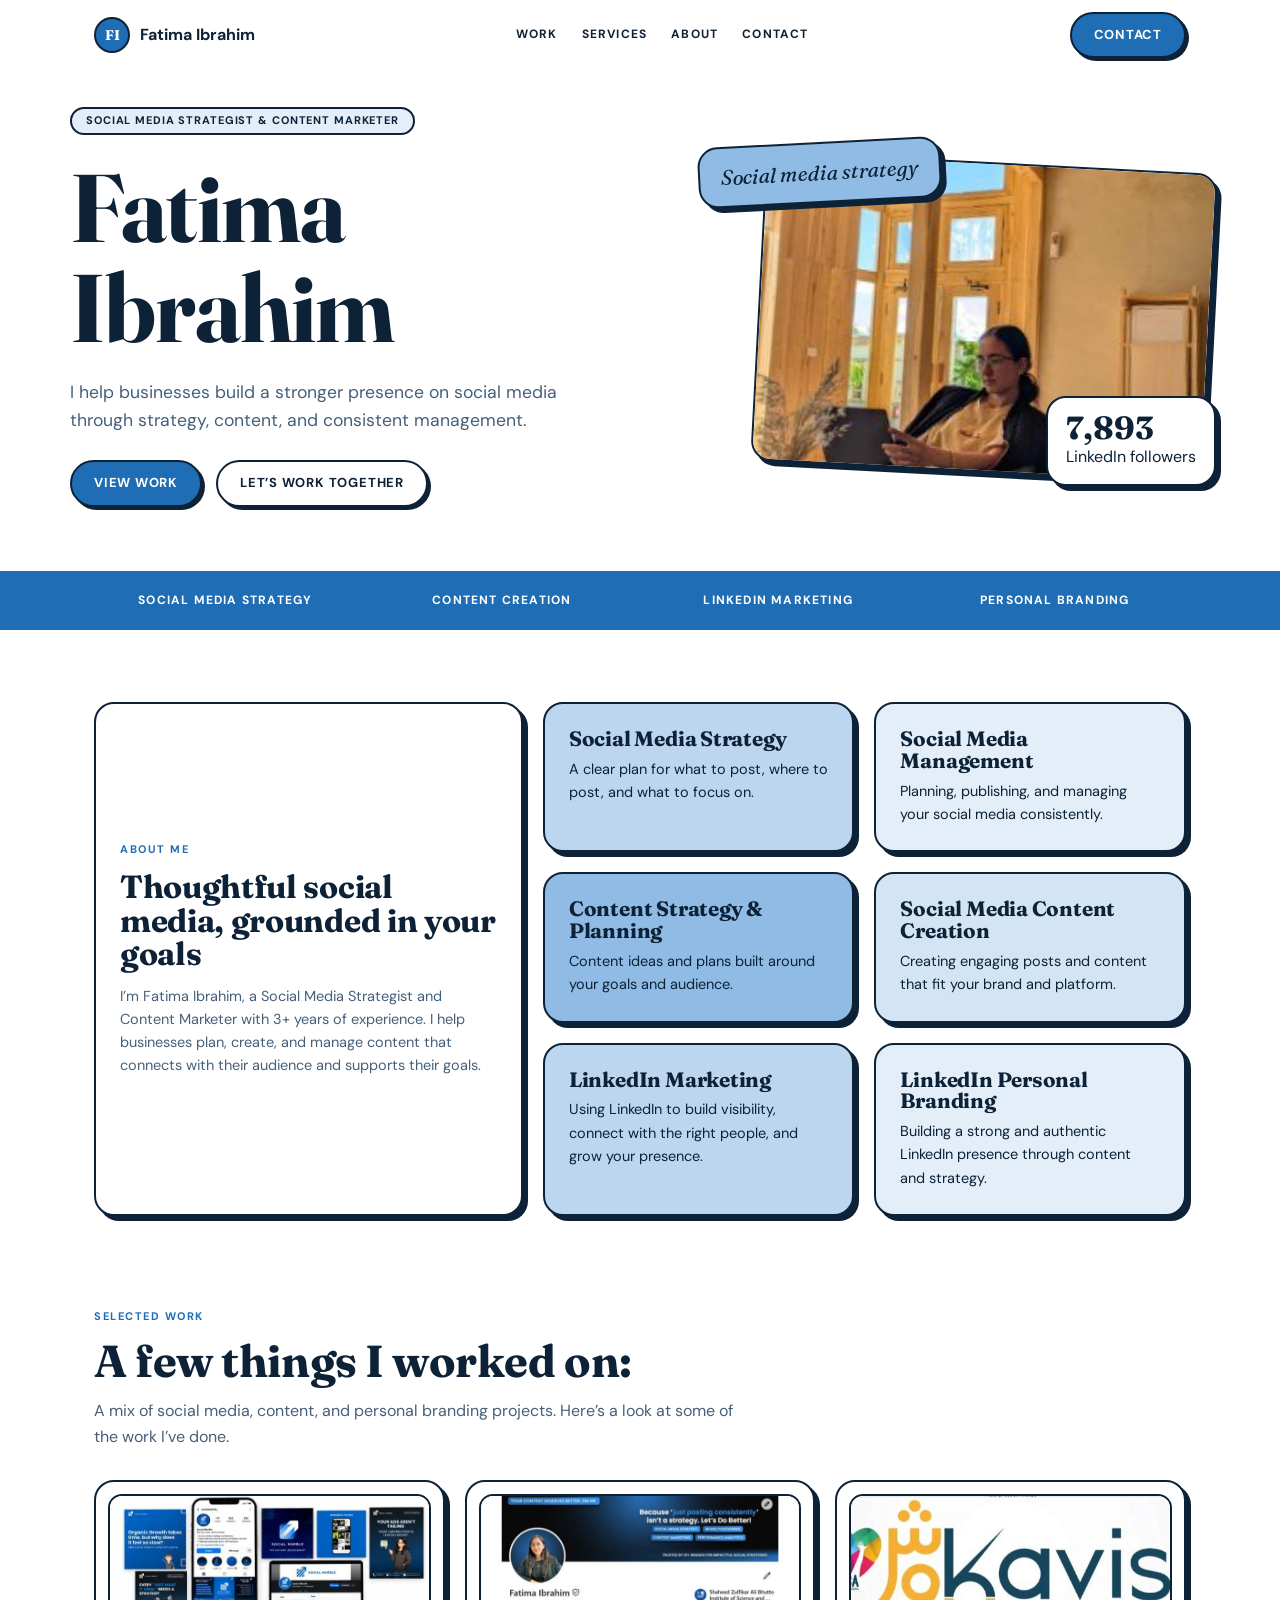
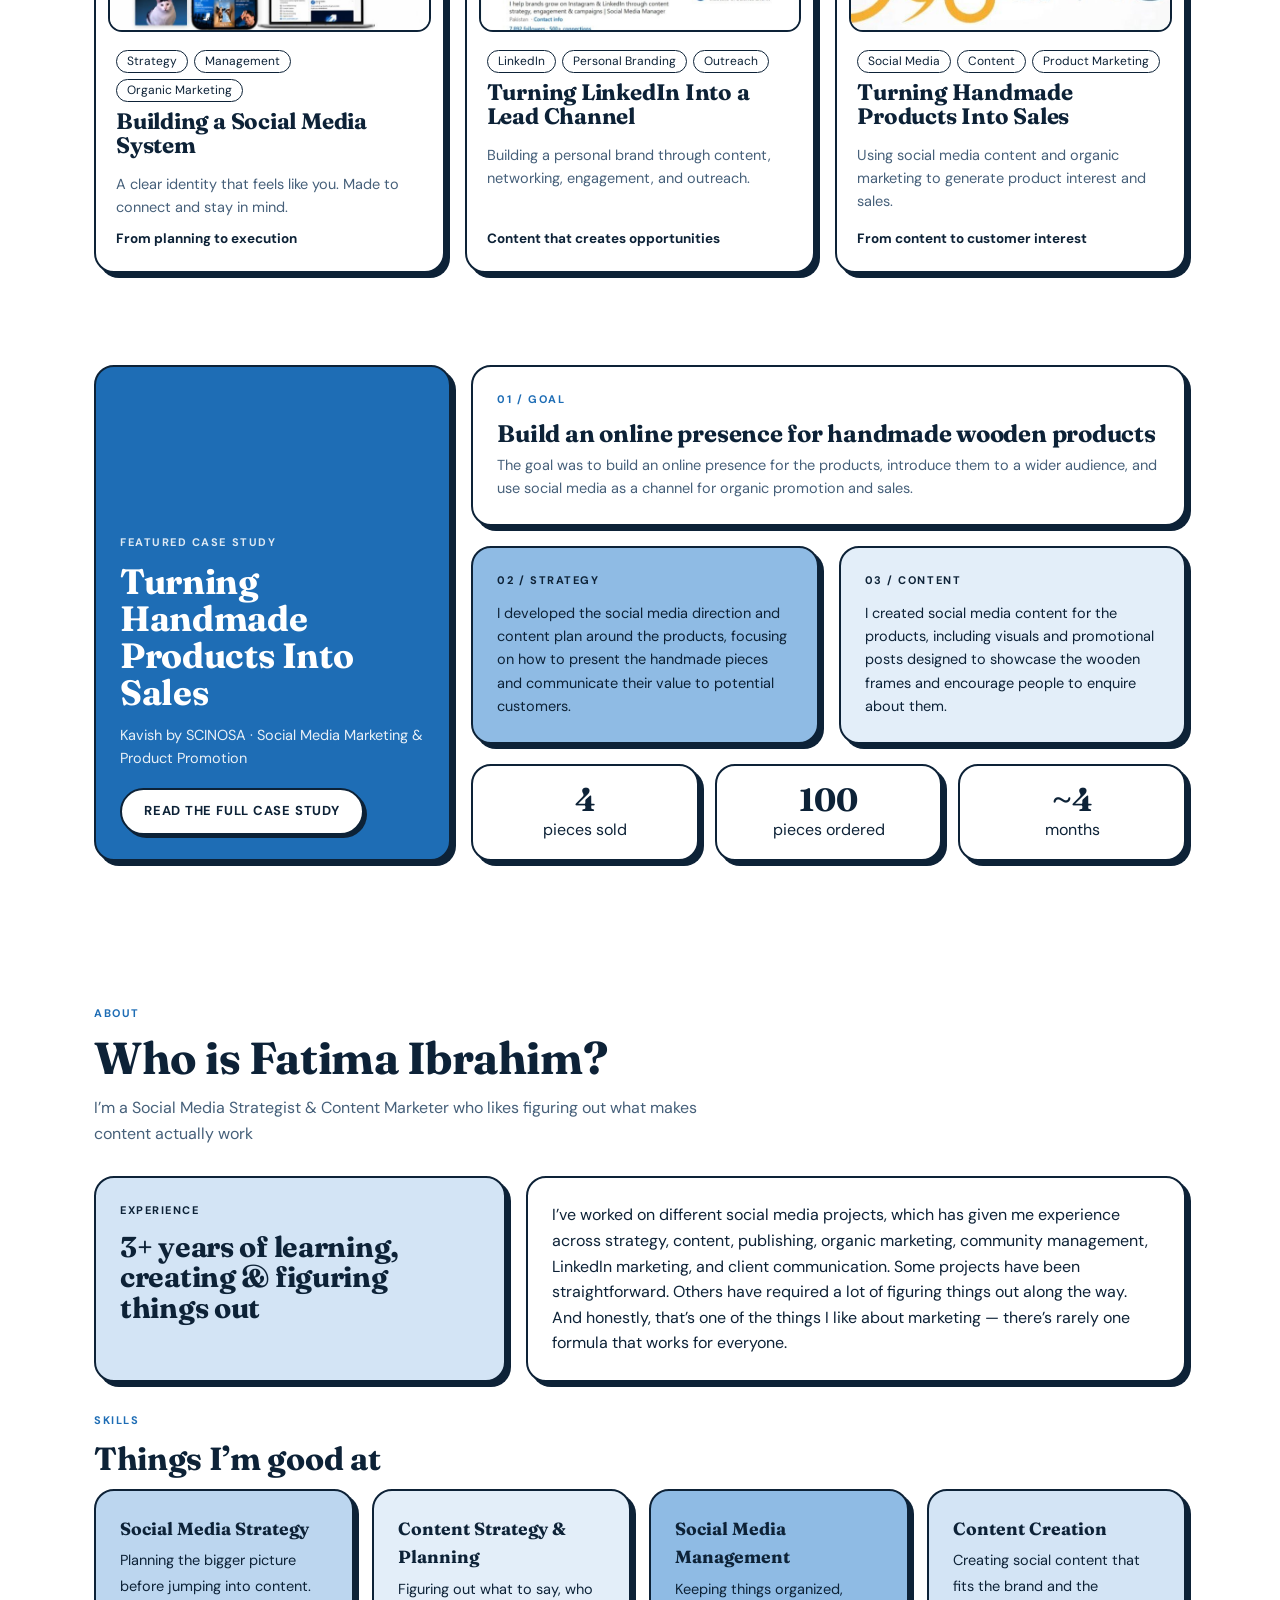
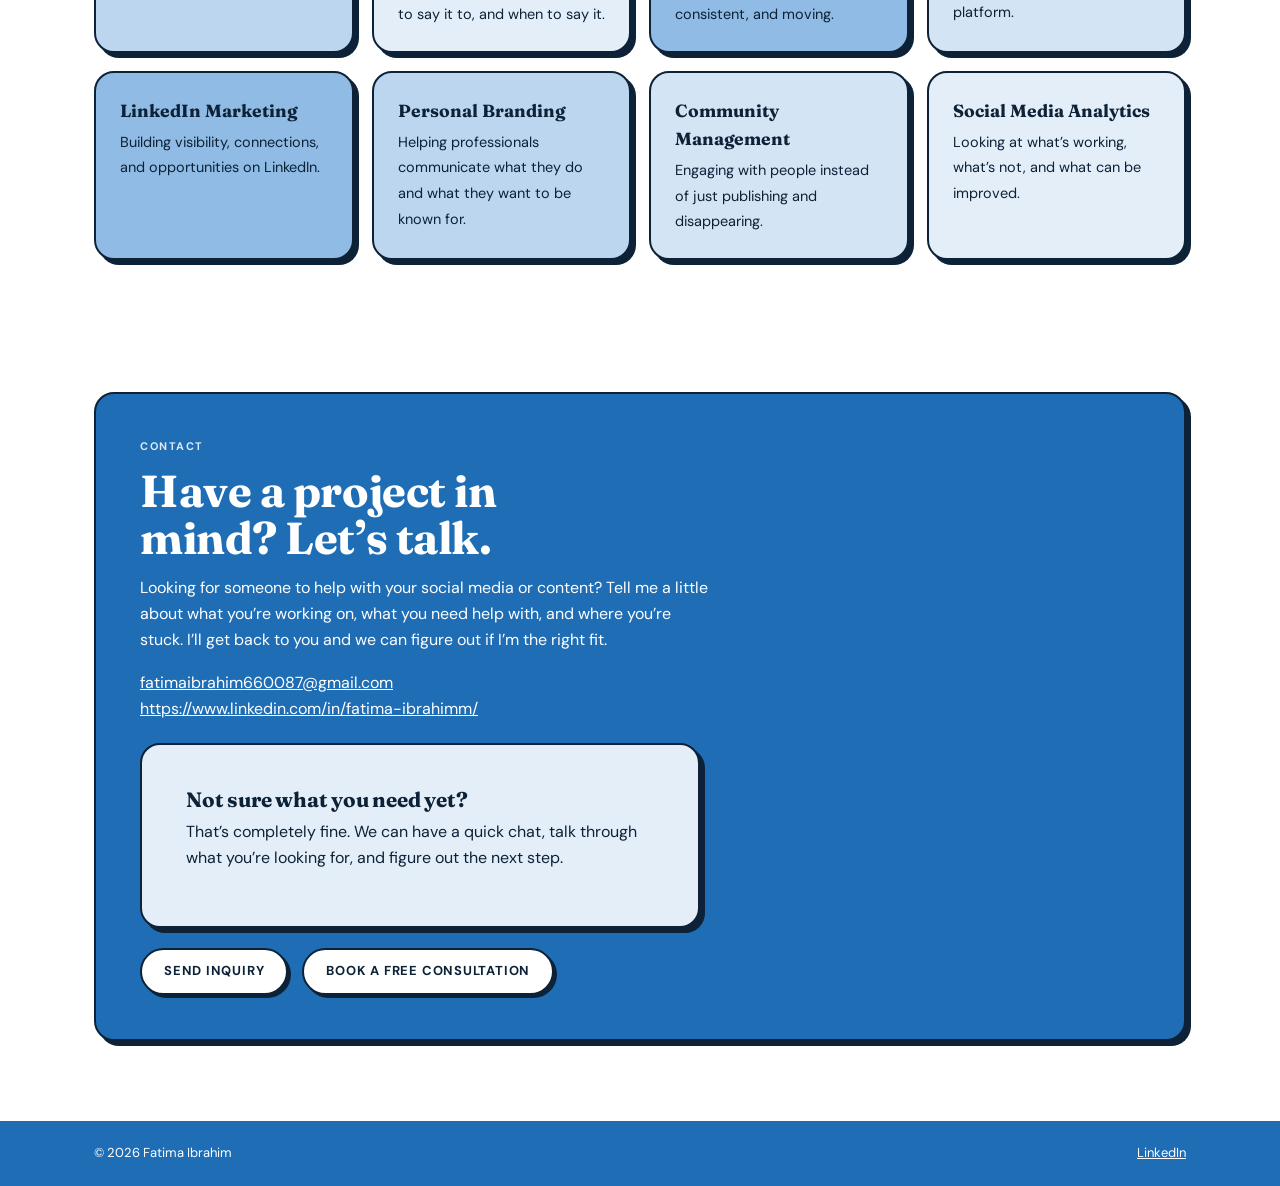
==== index.html @ 2085d006 "Add files via upload" ====
<!DOCTYPE html>
<html lang="en"><head><meta charset="utf-8">
<meta name="viewport" content="width=device-width, initial-scale=1, viewport-fit=cover">
<title>Fatima Ibrahim | Social Media Strategist & Content Marketer</title>
<meta name="description" content="I help businesses build a stronger presence on social media through strategy, content, and consistent management.">
<link rel="canonical" href="https://YOUR-SITE/">
<meta property="og:type" content="website"><meta property="og:title" content="Fatima Ibrahim | Social Media Strategist & Content Marketer"><meta property="og:description" content="I help businesses build a stronger presence on social media through strategy, content, and consistent management."><meta property="og:url" content="https://YOUR-SITE/"><meta property="og:image" content="https://YOUR-SITE/og.jpg">
<meta name="twitter:card" content="summary_large_image">
<meta name="theme-color" content="#1e6db5">
<link rel="icon" href="data:image/svg+xml,%3Csvg xmlns='http://www.w3.org/2000/svg' viewBox='0 0 100 100'%3E%3Ccircle cx='50' cy='50' r='48' fill='%231e6db5'/%3E%3Ctext x='50' y='64' font-size='42' text-anchor='middle' fill='white' font-family='serif' font-weight='700'%3EFI%3C/text%3E%3C/svg%3E">
<link rel="preconnect" href="https://fonts.googleapis.com"><link rel="preconnect" href="https://fonts.gstatic.com" crossorigin>
<link href="https://fonts.googleapis.com/css2?family=Fraunces:opsz,wght@9..144,600;9..144,700&family=DM+Sans:wght@400;500;700&display=swap" rel="stylesheet">
<link rel="stylesheet" href="styles.css">
<script type="application/ld+json">{"@context":"https://schema.org","@type":"Person","name":"Fatima Ibrahim","jobTitle":"Social Media Strategist & Content Marketer","sameAs":["https://www.linkedin.com/in/fatima-ibrahimm/"]}</script>
</head><body>
<a class="skip" href="#top">Skip to content</a>
<header><div class="wrap"><a class="brand" href="index.html"><span class="dot">FI</span>Fatima Ibrahim</a><nav><a href="#work">Work</a><a href="#services">Services</a><a href="#about">About</a><a href="#contact">Contact</a></nav><a class="btn red" href="#contact">Contact</a></div></header>
<main id="top">
<div class="wrap hero"><div><span class="tag">Social Media Strategist &amp; Content Marketer</span><h1>Fatima Ibrahim</h1>
<p>I help businesses build a stronger presence on social media through strategy, content, and consistent management.</p>
<div class="row"><a class="btn red" href="#work">View work</a><a class="btn" href="#contact">Let’s work together</a></div></div>
<div class="vis"><div class="bx a" style="padding:0;overflow:hidden"><img src="me.jpg" width="264" height="278" alt="Fatima Ibrahim working on a laptop" style="width:100%;height:100%;object-fit:cover;object-position:center top;display:block"></div><div class="bx grn b">Social media strategy</div><div class="bx c"><b>7,893</b>LinkedIn followers</div></div></div>
<div class="strip"><div class="wrap"><span>Social Media Strategy</span><span>Content Creation</span><span>LinkedIn Marketing</span><span>Personal Branding</span></div></div>

<section id="services"><div class="wrap two">
<div class="bx paper" style="display:flex;flex-direction:column;justify-content:center" id="about-short"><div class="eye">About me</div><h2 style="font-size:2rem">Thoughtful social media, grounded in your goals</h2><p style="color:var(--muted)">I’m Fatima Ibrahim, a Social Media Strategist and Content Marketer with 3+ years of experience. I help businesses plan, create, and manage content that connects with their audience and supports their goals.</p></div>
<div class="svcs">
<div class="bx pink"><h3>Social Media Strategy</h3><p>A clear plan for what to post, where to post, and what to focus on.</p></div>
<div class="bx yel"><h3>Social Media Management</h3><p>Planning, publishing, and managing your social media consistently.</p></div>
<div class="bx grn"><h3>Content Strategy &amp; Planning</h3><p>Content ideas and plans built around your goals and audience.</p></div>
<div class="bx lav"><h3>Social Media Content Creation</h3><p>Creating engaging posts and content that fit your brand and platform.</p></div>
<div class="bx pink"><h3>LinkedIn Marketing</h3><p>Using LinkedIn to build visibility, connect with the right people, and grow your presence.</p></div>
<div class="bx yel"><h3>LinkedIn Personal Branding</h3><p>Building a strong and authentic LinkedIn presence through content and strategy.</p></div>
</div></div></section>

<section id="work" style="padding-top:20px"><div class="wrap"><div class="eye">Selected work</div><h2>A few things I worked on:</h2>
<p class="lede">A mix of social media, content, and personal branding projects. Here’s a look at some of the work I’ve done.</p>
<div class="grid g3">
<a class="bx paper wk" href="social-marble.html"><div class="ph"><img src="marble-cover.jpg" width="696" height="298" loading="lazy" alt="Social Marble social media designs and profile mock-ups"></div><div class="in"><div class="chips"><span>Strategy</span><span>Management</span><span>Organic Marketing</span></div><h3>Building a Social Media System</h3><p>A clear identity that feels like you. Made to connect and stay in mind.</p><div class="f">From planning to execution</div></div></a>
<a class="bx paper wk" href="linkedin-profile.html"><div class="ph"><img src="linkedin-cover.jpg" width="700" height="300" loading="lazy" alt="Fatima Ibrahim LinkedIn banner and profile"></div><div class="in"><div class="chips"><span>LinkedIn</span><span>Personal Branding</span><span>Outreach</span></div><h3>Turning LinkedIn Into a Lead Channel</h3><p>Building a personal brand through content, networking, engagement, and outreach.</p><div class="f">Content that creates opportunities</div></div></a>
<a class="bx paper wk" href="kavish.html"><div class="ph"><img src="kavish-cover.jpg" width="700" height="200" loading="lazy" alt="Kavish by SCINOSA logo"></div><div class="in"><div class="chips"><span>Social Media</span><span>Content</span><span>Product Marketing</span></div><h3>Turning Handmade Products Into Sales</h3><p>Using social media content and organic marketing to generate product interest and sales.</p><div class="f">From content to customer interest</div></div></a>
</div></div></section>

<section style="padding-top:20px"><div class="wrap feat">
<div class="bx red" style="display:flex;flex-direction:column;justify-content:flex-end"><div class="eye" style="color:#fff;opacity:.85">Featured case study</div><h2 style="font-size:2.2rem;margin:0">Turning Handmade Products Into Sales</h2><p style="margin-top:12px;opacity:.9">Kavish by SCINOSA · Social Media Marketing &amp; Product Promotion</p><a class="btn" style="margin-top:18px;align-self:flex-start" href="kavish.html">Read the full case study</a></div>
<div class="r"><div class="bx paper"><div class="eye">01 / Goal</div><h3 style="font-size:1.5rem">Build an online presence for handmade wooden products</h3><p style="color:var(--muted);margin-top:8px">The goal was to build an online presence for the products, introduce them to a wider audience, and use social media as a channel for organic promotion and sales.</p></div>
<div class="grid g2"><div class="bx grn"><div class="eye" style="color:var(--dk)">02 / Strategy</div><p>I developed the social media direction and content plan around the products, focusing on how to present the handmade pieces and communicate their value to potential customers.</p></div><div class="bx yel"><div class="eye" style="color:var(--dk)">03 / Content</div><p>I created social media content for the products, including visuals and promotional posts designed to showcase the wooden frames and encourage people to enquire about them.</p></div></div>
<div class="nums"><div class="bx paper"><b>4</b>pieces sold</div><div class="bx paper"><b>100</b>pieces ordered</div><div class="bx paper"><b>~4</b>months</div></div></div></div></section>

<section id="about"><div class="wrap"><div class="eye">About</div><h2>Who is Fatima Ibrahim?</h2>
<p class="lede">I’m a Social Media Strategist &amp; Content Marketer who likes figuring out what makes content actually work</p>
<div class="two" style="grid-template-columns:1fr 1.6fr;margin-bottom:30px"><div class="bx lav"><div class="eye" style="color:var(--dk)">Experience</div><h3 style="font-size:1.8rem">3+ years of learning, creating &amp; figuring things out</h3></div><div class="bx paper"><p style="font-size:16px">I’ve worked on different social media projects, which has given me experience across strategy, content, publishing, organic marketing, community management, LinkedIn marketing, and client communication. Some projects have been straightforward. Others have required a lot of figuring things out along the way. And honestly, that’s one of the things I like about marketing — there’s rarely one formula that works for everyone.</p></div></div>
<div class="eye">Skills</div><h2 style="font-size:2rem">Things I’m good at</h2>
<div class="skills">
<div class="bx pink"><b>Social Media Strategy</b><span>Planning the bigger picture before jumping into content.</span></div>
<div class="bx yel"><b>Content Strategy &amp; Planning</b><span>Figuring out what to say, who to say it to, and when to say it.</span></div>
<div class="bx grn"><b>Social Media Management</b><span>Keeping things organized, consistent, and moving.</span></div>
<div class="bx lav"><b>Content Creation</b><span>Creating social content that fits the brand and the platform.</span></div>
<div class="bx grn"><b>LinkedIn Marketing</b><span>Building visibility, connections, and opportunities on LinkedIn.</span></div>
<div class="bx pink"><b>Personal Branding</b><span>Helping professionals communicate what they do and what they want to be known for.</span></div>
<div class="bx lav"><b>Community Management</b><span>Engaging with people instead of just publishing and disappearing.</span></div>
<div class="bx yel"><b>Social Media Analytics</b><span>Looking at what’s working, what’s not, and what can be improved.</span></div>
</div></div></section>

<section id="contact" class="cta"><div class="wrap"><div class="bx red"><div class="eye" style="color:#fff;opacity:.85">Contact</div><h2>Have a project in mind? Let’s talk.</h2>
<p>Looking for someone to help with your social media or content? Tell me a little about what you’re working on, what you need help with, and where you’re stuck. I’ll get back to you and we can figure out if I’m the right fit.</p>
<p style="margin-top:18px"><a href="mailto:fatimaibrahim660087@gmail.com">fatimaibrahim660087@gmail.com</a><br><a href="https://www.linkedin.com/in/fatima-ibrahimm/" target="_blank" rel="noopener">https://www.linkedin.com/in/fatima-ibrahimm/</a></p>
<div class="bx yel" style="margin:22px 0 20px;max-width:560px"><h3>Not sure what you need yet?</h3><p style="color:var(--dk)">That’s completely fine. We can have a quick chat, talk through what you’re looking for, and figure out the next step.</p></div>
<div class="row"><a class="btn" href="mailto:fatimaibrahim660087@gmail.com?subject=Project%20enquiry">Send inquiry</a><a class="btn yel" href="mailto:fatimaibrahim660087@gmail.com?subject=Free%20consultation">Book a Free Consultation</a></div></div></div></section>
</main>
<footer><div class="wrap"><span>© 2026 Fatima Ibrahim</span><a href="https://www.linkedin.com/in/fatima-ibrahimm/" target="_blank" rel="noopener">LinkedIn</a></div></footer>
</body></html>
---- styles.css ----
:root{--bg:#fff;--paper:#fff;--ink:#0d2237;--muted:#46607a;--dk:#0d2237;--red:#1e6db5;--acc:#1e6db5;--pink:#bcd6ef;--yel:#e3eef9;--grn:#8fbbe4;--lav:#d3e4f5;--sh:var(--ink);box-sizing:border-box;padding-top:env(safe-area-inset-top,0px);padding-bottom:env(safe-area-inset-bottom,0px)}
@media (prefers-color-scheme:dark){:root:not([data-theme="light"]){--bg:#0b1a2a;--paper:#11263b;--ink:#e8f1fa;--muted:#9db6cd;--acc:#6bb2ee;--sh:#000}}
:root[data-theme="dark"]{--bg:#0b1a2a;--paper:#11263b;--ink:#e8f1fa;--muted:#9db6cd;--acc:#6bb2ee;--sh:#000}
*,*::before,*::after{box-sizing:border-box}
html{scroll-behavior:smooth;scroll-padding-top:calc(env(safe-area-inset-top,0px) + 80px)}
body{margin:0;background:var(--bg);color:var(--ink);font-family:"DM Sans",system-ui,sans-serif;font-size:16px;line-height:1.6}
h1,h2,h3{font-family:"Fraunces",Georgia,serif;font-weight:700;line-height:1.05;margin:0;letter-spacing:-.01em}
a{color:inherit}:focus-visible{outline:3px solid var(--acc);outline-offset:3px}
.wrap{max-width:1140px;margin:0 auto;padding:0 24px}
section{padding:72px 0}
.eye{font-size:11px;letter-spacing:.14em;text-transform:uppercase;font-weight:700;color:var(--acc);margin-bottom:12px}
.bx{border:2px solid var(--ink);border-radius:20px;box-shadow:5px 5px 0 var(--sh);padding:24px;color:var(--dk)}
.bx.paper{background:var(--paper);color:var(--ink)}
.pink{background:var(--pink)}.yel{background:var(--yel)}.grn{background:var(--grn)}.lav{background:var(--lav)}.red{background:var(--red);color:#fff}
header{position:sticky;top:0;z-index:10;background:var(--bg);padding-top:env(safe-area-inset-top,0px)}
header .wrap{display:flex;justify-content:space-between;align-items:center;height:70px}
.brand{display:flex;gap:10px;align-items:center;text-decoration:none;font-weight:700}
.dot{width:36px;height:36px;border-radius:50%;background:var(--red);color:#fff;border:2px solid var(--ink);display:grid;place-items:center;font-family:"Fraunces",serif;font-size:14px}
nav{display:flex;gap:24px;font-size:12px;letter-spacing:.1em;text-transform:uppercase;font-weight:700}nav a{text-decoration:none}nav a:hover{color:var(--acc)}
.btn{display:inline-block;border:2px solid var(--ink);border-radius:999px;box-shadow:3px 3px 0 var(--sh);padding:11px 22px;font-weight:700;font-size:13px;letter-spacing:.06em;text-transform:uppercase;text-decoration:none;background:var(--paper);color:var(--ink)}
.btn:hover{transform:translate(1px,1px);box-shadow:2px 2px 0 var(--sh)}
.btn.red{background:var(--red);color:#fff}.btn.yel{background:#fff;color:#0d2237}
.hero{display:grid;grid-template-columns:1.15fr 1fr;gap:40px;align-items:center;padding:36px 0 64px}
.tag{display:inline-block;background:var(--yel);color:var(--dk);border:2px solid var(--ink);border-radius:999px;padding:3px 14px;font-size:11px;letter-spacing:.08em;text-transform:uppercase;font-weight:700;margin-bottom:22px}
.hero h1{font-size:clamp(3rem,8.5vw,6rem);margin-bottom:20px}
.hero p{max-width:44ch;font-size:1.1rem;margin:0 0 26px;color:var(--muted)}
.row{display:flex;gap:14px;flex-wrap:wrap}
.vis{position:relative;min-height:330px}
.vis .a{position:absolute;inset:20px 0 0 60px;transform:rotate(3deg);background:var(--paper);min-height:280px;display:grid;place-items:center;text-align:center;color:var(--muted);font-size:14px;padding:16px}
.vis .b{position:absolute;left:0;top:0;transform:rotate(-3deg);padding:12px 20px;font-family:"Fraunces",serif;font-style:italic;font-size:1.3rem}
.vis .c{position:absolute;right:-6px;bottom:-14px;padding:14px 18px;background:var(--paper);color:var(--ink)}
.vis .c b{font-family:"Fraunces",serif;font-size:2rem;display:block;line-height:1}
.strip{background:#1e6db5;color:#fff;padding:20px 0}
.strip .wrap{display:grid;grid-template-columns:repeat(auto-fit,minmax(160px,1fr));gap:14px;text-align:center;font-size:12px;letter-spacing:.1em;text-transform:uppercase;font-weight:700}
h2{font-size:clamp(1.9rem,4vw,2.8rem);margin-bottom:14px}
.lede{color:var(--muted);max-width:60ch;margin:0 0 30px}
.grid{display:grid;gap:20px}.g3{grid-template-columns:repeat(auto-fit,minmax(260px,1fr))}.g2{grid-template-columns:repeat(auto-fit,minmax(280px,1fr))}
.two{display:grid;grid-template-columns:1fr 1.5fr;gap:20px;align-items:stretch}
.svcs{display:grid;grid-template-columns:1fr 1fr;gap:20px}
.bx h3{font-size:1.3rem;margin-bottom:8px}.bx p{margin:0;font-size:14.5px}
.ph{background:#cfe0f2;color:#2f5a85;display:flex;align-items:center;justify-content:center;text-align:center;font-size:14px;padding:16px;min-height:170px}
.wk{padding:12px;display:flex;flex-direction:column;gap:12px;text-decoration:none}
.wk .ph{border-radius:14px;border:2px solid var(--ink)}
.wk .in{padding:6px 8px 10px;display:flex;flex-direction:column;gap:8px;flex:1;color:var(--ink)}
.chips{display:flex;gap:6px;flex-wrap:wrap}.chips span{font-size:12px;border:1.5px solid var(--ink);border-radius:999px;padding:1px 10px;background:var(--bg)}
.wk h3{font-size:1.4rem}.wk p{color:var(--muted)}.wk .f{margin-top:auto;font-weight:700;font-size:13.5px}
.feat{display:grid;grid-template-columns:1fr 2fr;gap:20px}
.feat .r{display:grid;gap:20px}
.nums{display:grid;grid-template-columns:repeat(3,1fr);gap:16px}
.nums .bx{text-align:center;padding:16px}.nums b{display:block;font-family:"Fraunces",serif;font-size:2rem;line-height:1.1}
.case{padding:36px 0}.case .wrap{background:var(--paper);border:2px solid var(--ink);border-radius:24px;box-shadow:6px 6px 0 var(--sh);padding:40px;width:calc(100% - 48px)}
.case h2{margin-bottom:8px}.case h3{font-size:1.5rem;margin:28px 0 8px;color:var(--acc)}.case h4{margin:14px 0 2px;font-size:1rem}.case p{max-width:72ch;margin:0 0 6px}
.meta{display:grid;grid-template-columns:repeat(auto-fit,minmax(200px,1fr));gap:14px;margin:24px 0}
.meta div{border:2px solid var(--ink);border-radius:14px;padding:12px 16px;background:var(--bg)}.meta span{display:block;font-size:12px;color:var(--muted)}
.skills{display:grid;grid-template-columns:repeat(auto-fit,minmax(230px,1fr));gap:18px}
.skills b{display:block;font-family:"Fraunces",serif;font-size:1.1rem;margin-bottom:4px}.skills span{font-size:14.5px}
.cta{padding:60px 0 80px}.cta .bx{padding:44px}.cta h2{color:#fff;max-width:14ch}.cta p{color:#fff;font-size:1rem;margin-bottom:12px;max-width:52ch}
footer{background:#1e6db5;color:#fff;padding:22px 0;font-size:13px}footer .wrap{display:flex;justify-content:space-between;gap:12px;flex-wrap:wrap}
@media (max-width:900px){.hero,.two,.feat{grid-template-columns:1fr}.vis{min-height:300px}}
@media (max-width:560px){.svcs{grid-template-columns:1fr}.case .wrap{padding:24px}.nums{grid-template-columns:1fr}.cta .bx{padding:28px}}
.ph img{width:100%;height:100%;object-fit:cover;display:block}
.wk .ph{aspect-ratio:7/3;min-height:0;padding:0;overflow:hidden}
.cover{width:100%;height:auto;display:block;border:2px solid var(--ink);border-radius:18px;background:#fff}
.back{display:inline-block;font-weight:700;font-size:13px;letter-spacing:.06em;text-transform:uppercase;text-decoration:none;margin-bottom:18px}
.back:hover{color:var(--acc)}
.skip{position:absolute;left:-999px;top:8px}.skip:focus{left:12px;z-index:99;background:#fff;color:#0d2237;padding:8px 14px;border-radius:8px;border:2px solid #0d2237}
@media (prefers-reduced-motion:reduce){html{scroll-behavior:auto}.btn:hover{transform:none}}
@media (max-width:900px){nav{display:flex;order:3;width:100%;gap:18px;overflow-x:auto;padding-bottom:10px}header .wrap{height:auto;flex-wrap:wrap;padding-top:10px;padding-bottom:4px;row-gap:4px}}
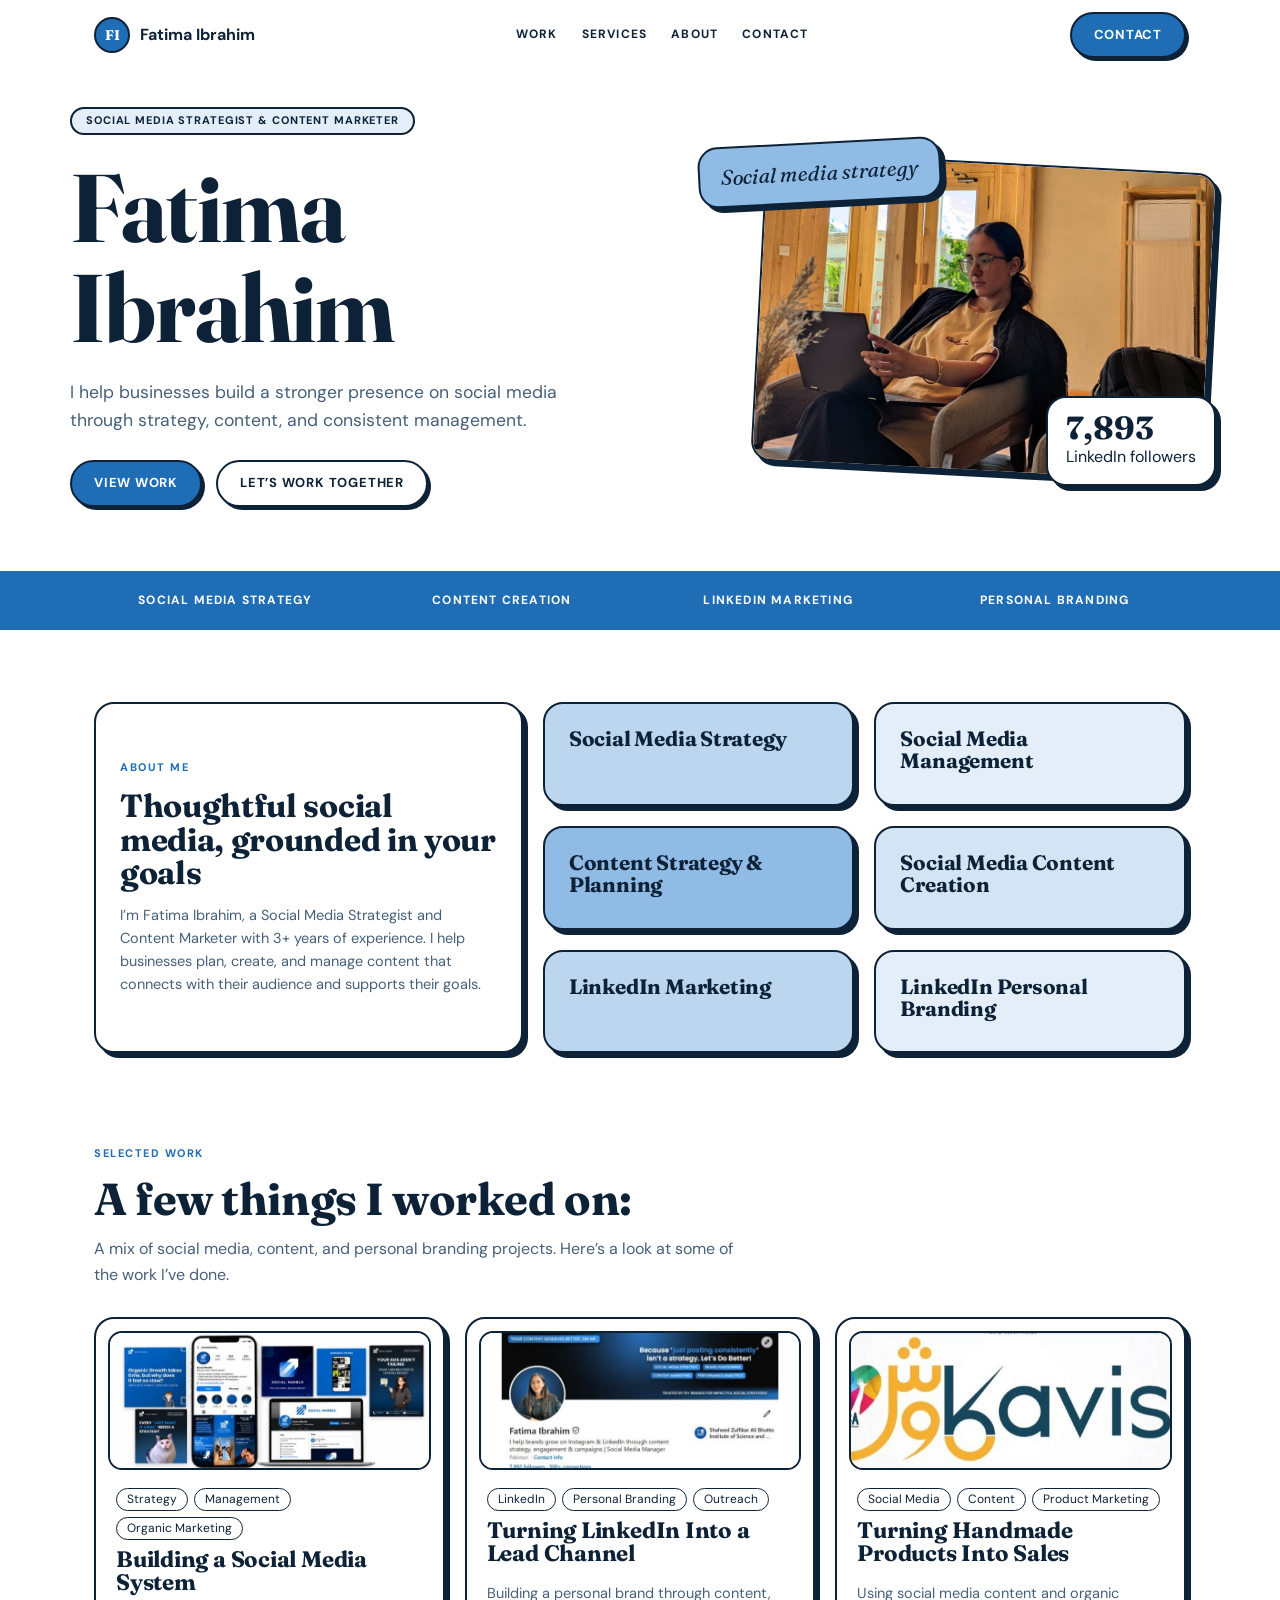
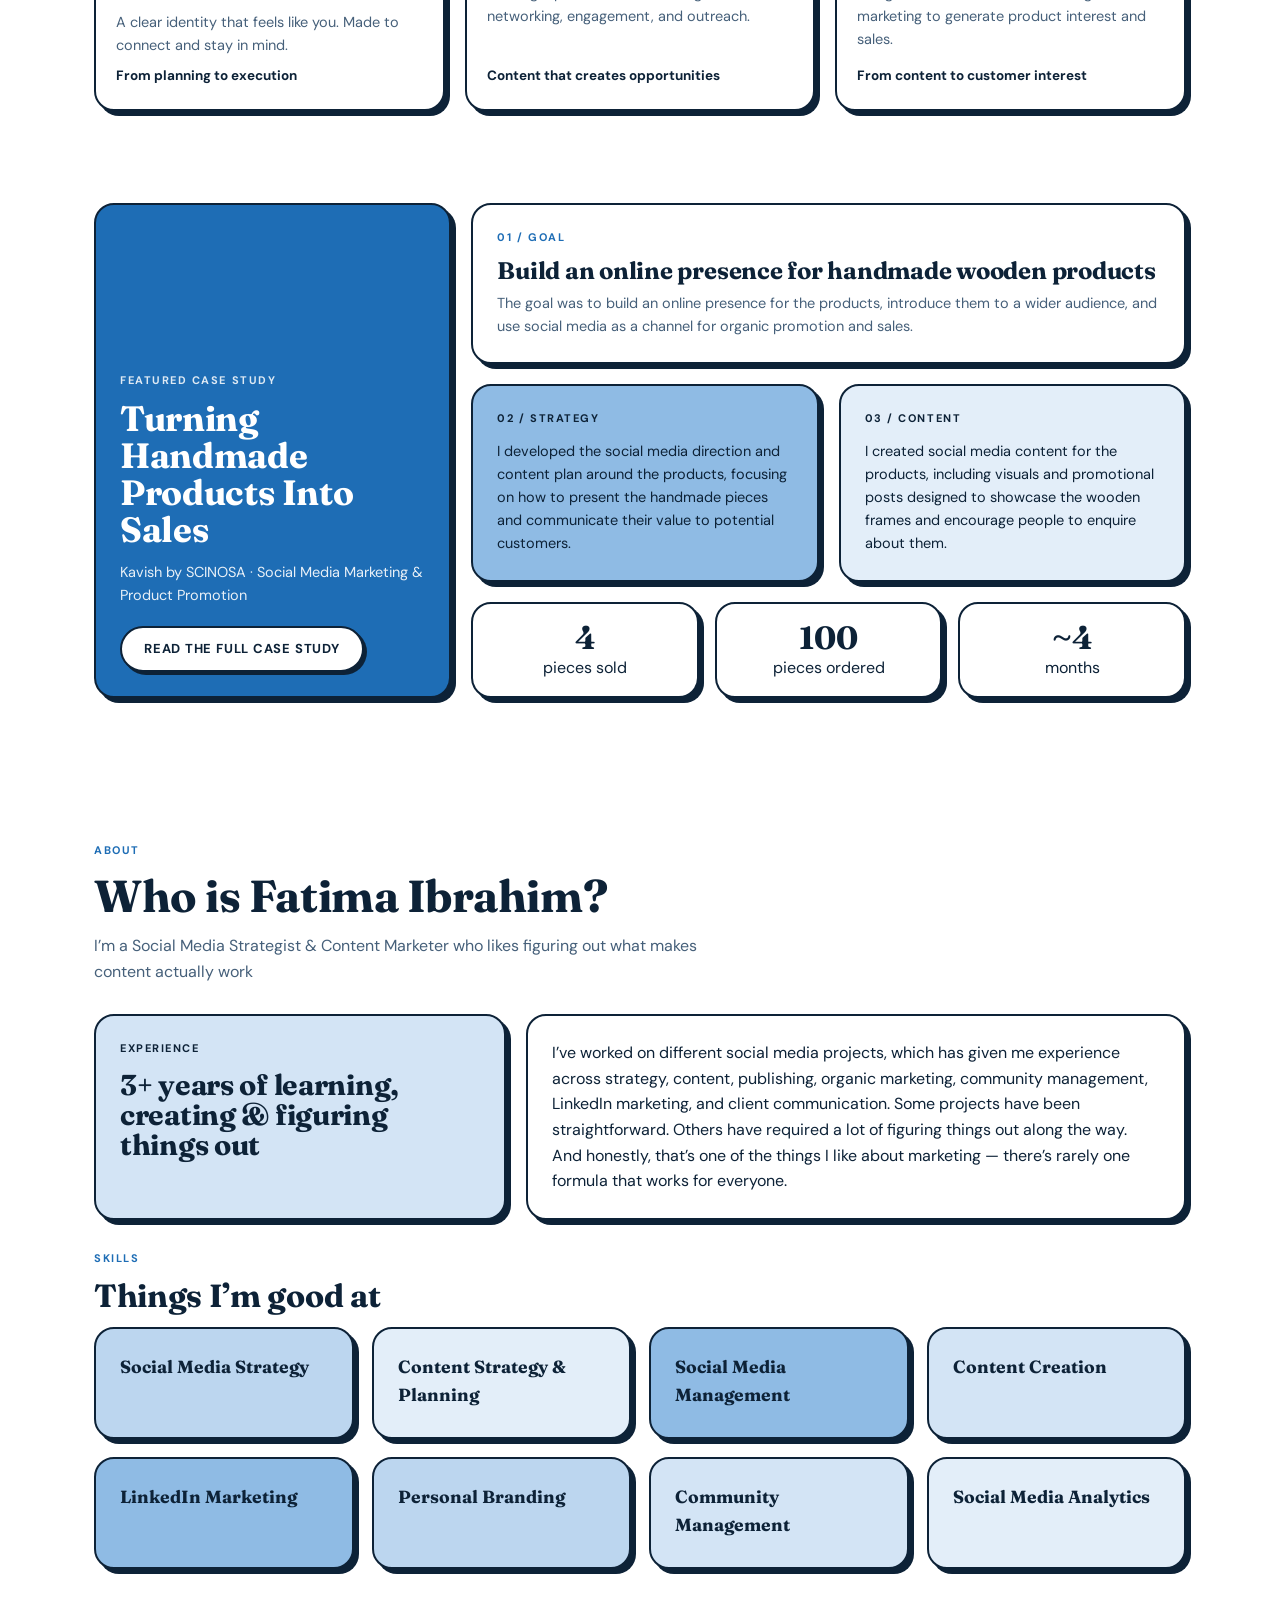
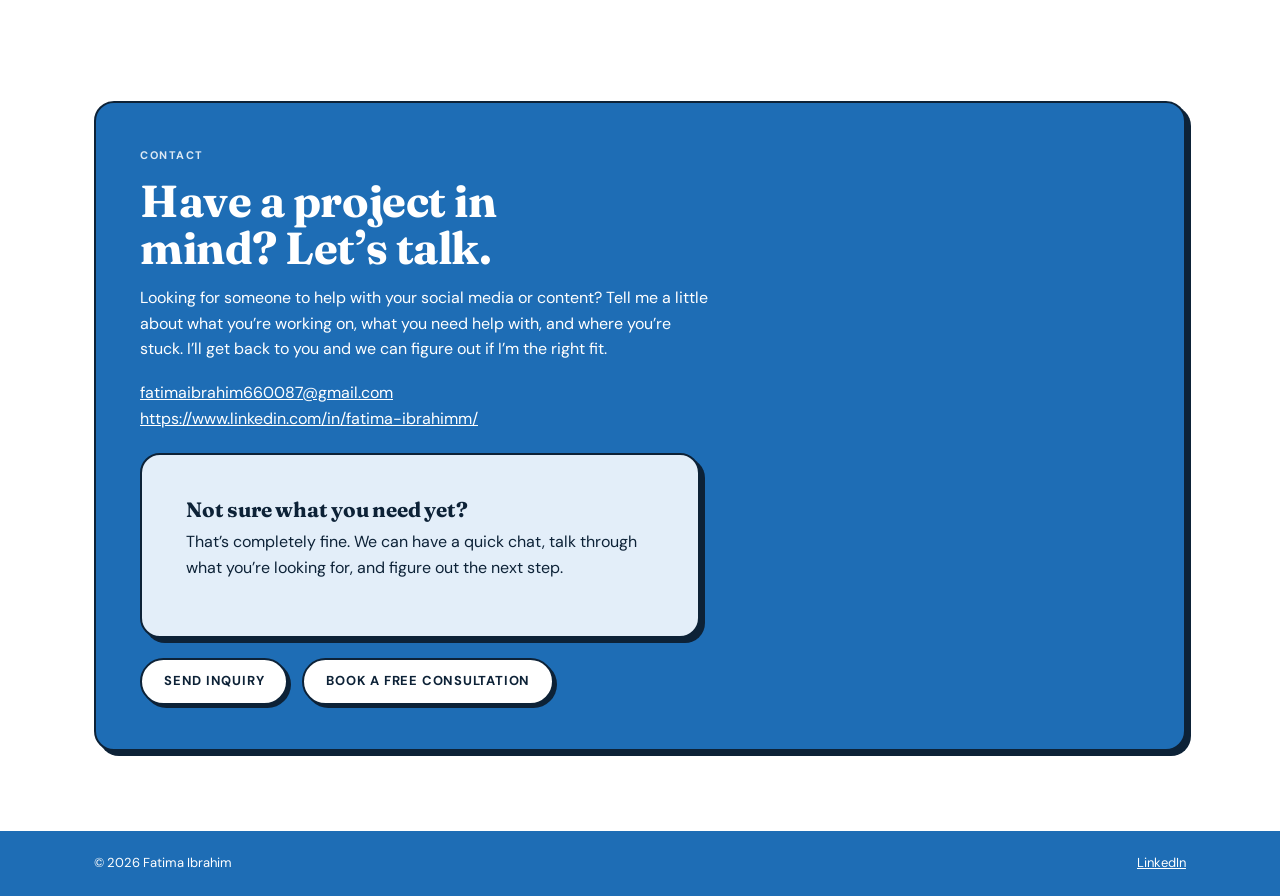
==== commit 4e109ff9: "Add files via upload" ====
--- a/index.html
+++ b/index.html
@@ -3,8 +3,8 @@
 <meta name="viewport" content="width=device-width, initial-scale=1, viewport-fit=cover">
 <title>Fatima Ibrahim | Social Media Strategist & Content Marketer</title>
 <meta name="description" content="I help businesses build a stronger presence on social media through strategy, content, and consistent management.">
-<link rel="canonical" href="https://YOUR-SITE/">
-<meta property="og:type" content="website"><meta property="og:title" content="Fatima Ibrahim | Social Media Strategist & Content Marketer"><meta property="og:description" content="I help businesses build a stronger presence on social media through strategy, content, and consistent management."><meta property="og:url" content="https://YOUR-SITE/"><meta property="og:image" content="https://YOUR-SITE/og.jpg">
+<link rel="canonical" href="https://fatimaibrahim01.github.io/">
+<meta property="og:type" content="website"><meta property="og:title" content="Fatima Ibrahim | Social Media Strategist & Content Marketer"><meta property="og:description" content="I help businesses build a stronger presence on social media through strategy, content, and consistent management."><meta property="og:url" content="https://fatimaibrahim01.github.io/"><meta property="og:image" content="https://fatimaibrahim01.github.io/og.jpg">
 <meta name="twitter:card" content="summary_large_image">
 <meta name="theme-color" content="#1e6db5">
 <link rel="icon" href="data:image/svg+xml,%3Csvg xmlns='http://www.w3.org/2000/svg' viewBox='0 0 100 100'%3E%3Ccircle cx='50' cy='50' r='48' fill='%231e6db5'/%3E%3Ctext x='50' y='64' font-size='42' text-anchor='middle' fill='white' font-family='serif' font-weight='700'%3EFI%3C/text%3E%3C/svg%3E">
@@ -19,18 +19,18 @@
 <div class="wrap hero"><div><span class="tag">Social Media Strategist &amp; Content Marketer</span><h1>Fatima Ibrahim</h1>
 <p>I help businesses build a stronger presence on social media through strategy, content, and consistent management.</p>
 <div class="row"><a class="btn red" href="#work">View work</a><a class="btn" href="#contact">Let’s work together</a></div></div>
-<div class="vis"><div class="bx a" style="padding:0;overflow:hidden"><img src="me.jpg" width="264" height="278" alt="Fatima Ibrahim working on a laptop" style="width:100%;height:100%;object-fit:cover;object-position:center top;display:block"></div><div class="bx grn b">Social media strategy</div><div class="bx c"><b>7,893</b>LinkedIn followers</div></div></div>
+<div class="vis"><div class="bx a" style="padding:0;overflow:hidden"><img src="me.jpg" width="1000" height="927" alt="Fatima Ibrahim working on a laptop" style="width:100%;height:100%;object-fit:cover;object-position:center top;display:block"></div><div class="bx grn b">Social media strategy</div><div class="bx c"><b>7,893</b>LinkedIn followers</div></div></div>
 <div class="strip"><div class="wrap"><span>Social Media Strategy</span><span>Content Creation</span><span>LinkedIn Marketing</span><span>Personal Branding</span></div></div>
 
 <section id="services"><div class="wrap two">
 <div class="bx paper" style="display:flex;flex-direction:column;justify-content:center" id="about-short"><div class="eye">About me</div><h2 style="font-size:2rem">Thoughtful social media, grounded in your goals</h2><p style="color:var(--muted)">I’m Fatima Ibrahim, a Social Media Strategist and Content Marketer with 3+ years of experience. I help businesses plan, create, and manage content that connects with their audience and supports their goals.</p></div>
 <div class="svcs">
-<div class="bx pink"><h3>Social Media Strategy</h3><p>A clear plan for what to post, where to post, and what to focus on.</p></div>
-<div class="bx yel"><h3>Social Media Management</h3><p>Planning, publishing, and managing your social media consistently.</p></div>
-<div class="bx grn"><h3>Content Strategy &amp; Planning</h3><p>Content ideas and plans built around your goals and audience.</p></div>
-<div class="bx lav"><h3>Social Media Content Creation</h3><p>Creating engaging posts and content that fit your brand and platform.</p></div>
-<div class="bx pink"><h3>LinkedIn Marketing</h3><p>Using LinkedIn to build visibility, connect with the right people, and grow your presence.</p></div>
-<div class="bx yel"><h3>LinkedIn Personal Branding</h3><p>Building a strong and authentic LinkedIn presence through content and strategy.</p></div>
+<div class="bx pink"><h3>Social Media Strategy</h3></div>
+<div class="bx yel"><h3>Social Media Management</h3></div>
+<div class="bx grn"><h3>Content Strategy &amp; Planning</h3></div>
+<div class="bx lav"><h3>Social Media Content Creation</h3></div>
+<div class="bx pink"><h3>LinkedIn Marketing</h3></div>
+<div class="bx yel"><h3>LinkedIn Personal Branding</h3></div>
 </div></div></section>
 
 <section id="work" style="padding-top:20px"><div class="wrap"><div class="eye">Selected work</div><h2>A few things I worked on:</h2>
@@ -52,14 +52,14 @@
 <div class="two" style="grid-template-columns:1fr 1.6fr;margin-bottom:30px"><div class="bx lav"><div class="eye" style="color:var(--dk)">Experience</div><h3 style="font-size:1.8rem">3+ years of learning, creating &amp; figuring things out</h3></div><div class="bx paper"><p style="font-size:16px">I’ve worked on different social media projects, which has given me experience across strategy, content, publishing, organic marketing, community management, LinkedIn marketing, and client communication. Some projects have been straightforward. Others have required a lot of figuring things out along the way. And honestly, that’s one of the things I like about marketing — there’s rarely one formula that works for everyone.</p></div></div>
 <div class="eye">Skills</div><h2 style="font-size:2rem">Things I’m good at</h2>
 <div class="skills">
-<div class="bx pink"><b>Social Media Strategy</b><span>Planning the bigger picture before jumping into content.</span></div>
-<div class="bx yel"><b>Content Strategy &amp; Planning</b><span>Figuring out what to say, who to say it to, and when to say it.</span></div>
-<div class="bx grn"><b>Social Media Management</b><span>Keeping things organized, consistent, and moving.</span></div>
-<div class="bx lav"><b>Content Creation</b><span>Creating social content that fits the brand and the platform.</span></div>
-<div class="bx grn"><b>LinkedIn Marketing</b><span>Building visibility, connections, and opportunities on LinkedIn.</span></div>
-<div class="bx pink"><b>Personal Branding</b><span>Helping professionals communicate what they do and what they want to be known for.</span></div>
-<div class="bx lav"><b>Community Management</b><span>Engaging with people instead of just publishing and disappearing.</span></div>
-<div class="bx yel"><b>Social Media Analytics</b><span>Looking at what’s working, what’s not, and what can be improved.</span></div>
+<div class="bx pink"><b>Social Media Strategy</b></div>
+<div class="bx yel"><b>Content Strategy &amp; Planning</b></div>
+<div class="bx grn"><b>Social Media Management</b></div>
+<div class="bx lav"><b>Content Creation</b></div>
+<div class="bx grn"><b>LinkedIn Marketing</b></div>
+<div class="bx pink"><b>Personal Branding</b></div>
+<div class="bx lav"><b>Community Management</b></div>
+<div class="bx yel"><b>Social Media Analytics</b></div>
 </div></div></section>
 
 <section id="contact" class="cta"><div class="wrap"><div class="bx red"><div class="eye" style="color:#fff;opacity:.85">Contact</div><h2>Have a project in mind? Let’s talk.</h2>
--- a/styles.css
+++ b/styles.css
@@ -67,3 +67,9 @@
 .skip{position:absolute;left:-999px;top:8px}.skip:focus{left:12px;z-index:99;background:#fff;color:#0d2237;padding:8px 14px;border-radius:8px;border:2px solid #0d2237}
 @media (prefers-reduced-motion:reduce){html{scroll-behavior:auto}.btn:hover{transform:none}}
 @media (max-width:900px){nav{display:flex;order:3;width:100%;gap:18px;overflow-x:auto;padding-bottom:10px}header .wrap{height:auto;flex-wrap:wrap;padding-top:10px;padding-bottom:4px;row-gap:4px}}
+.samples{display:grid;gap:20px;grid-template-columns:repeat(auto-fit,minmax(280px,1fr));align-items:start;margin-top:14px}
+.samples.s21{grid-template-columns:1.8fr 1fr}
+.samples figure{margin:0}
+.samples img{width:100%;height:auto;display:block;border:2px solid var(--ink);border-radius:18px;background:#fff}
+.samples figcaption{font-size:14px;color:var(--muted);margin-top:8px}
+@media (max-width:700px){.samples.s21{grid-template-columns:1fr}}
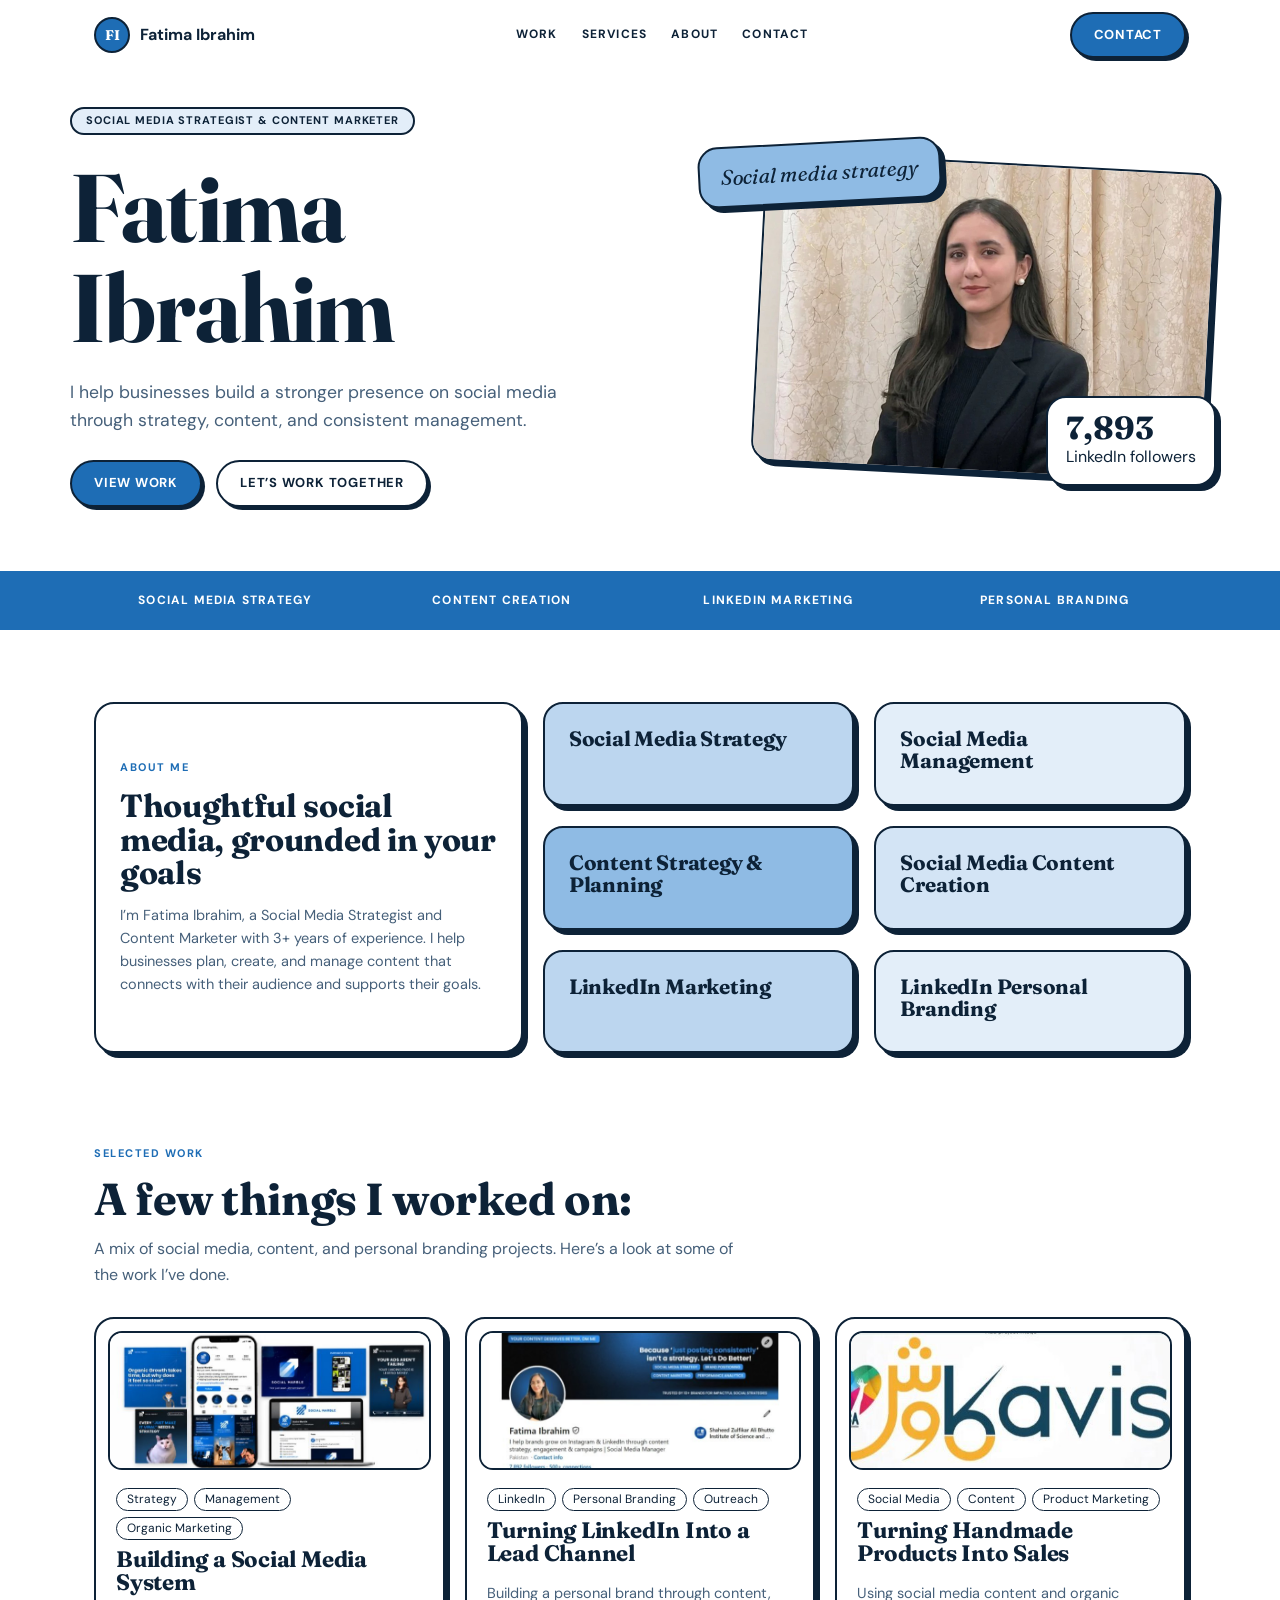
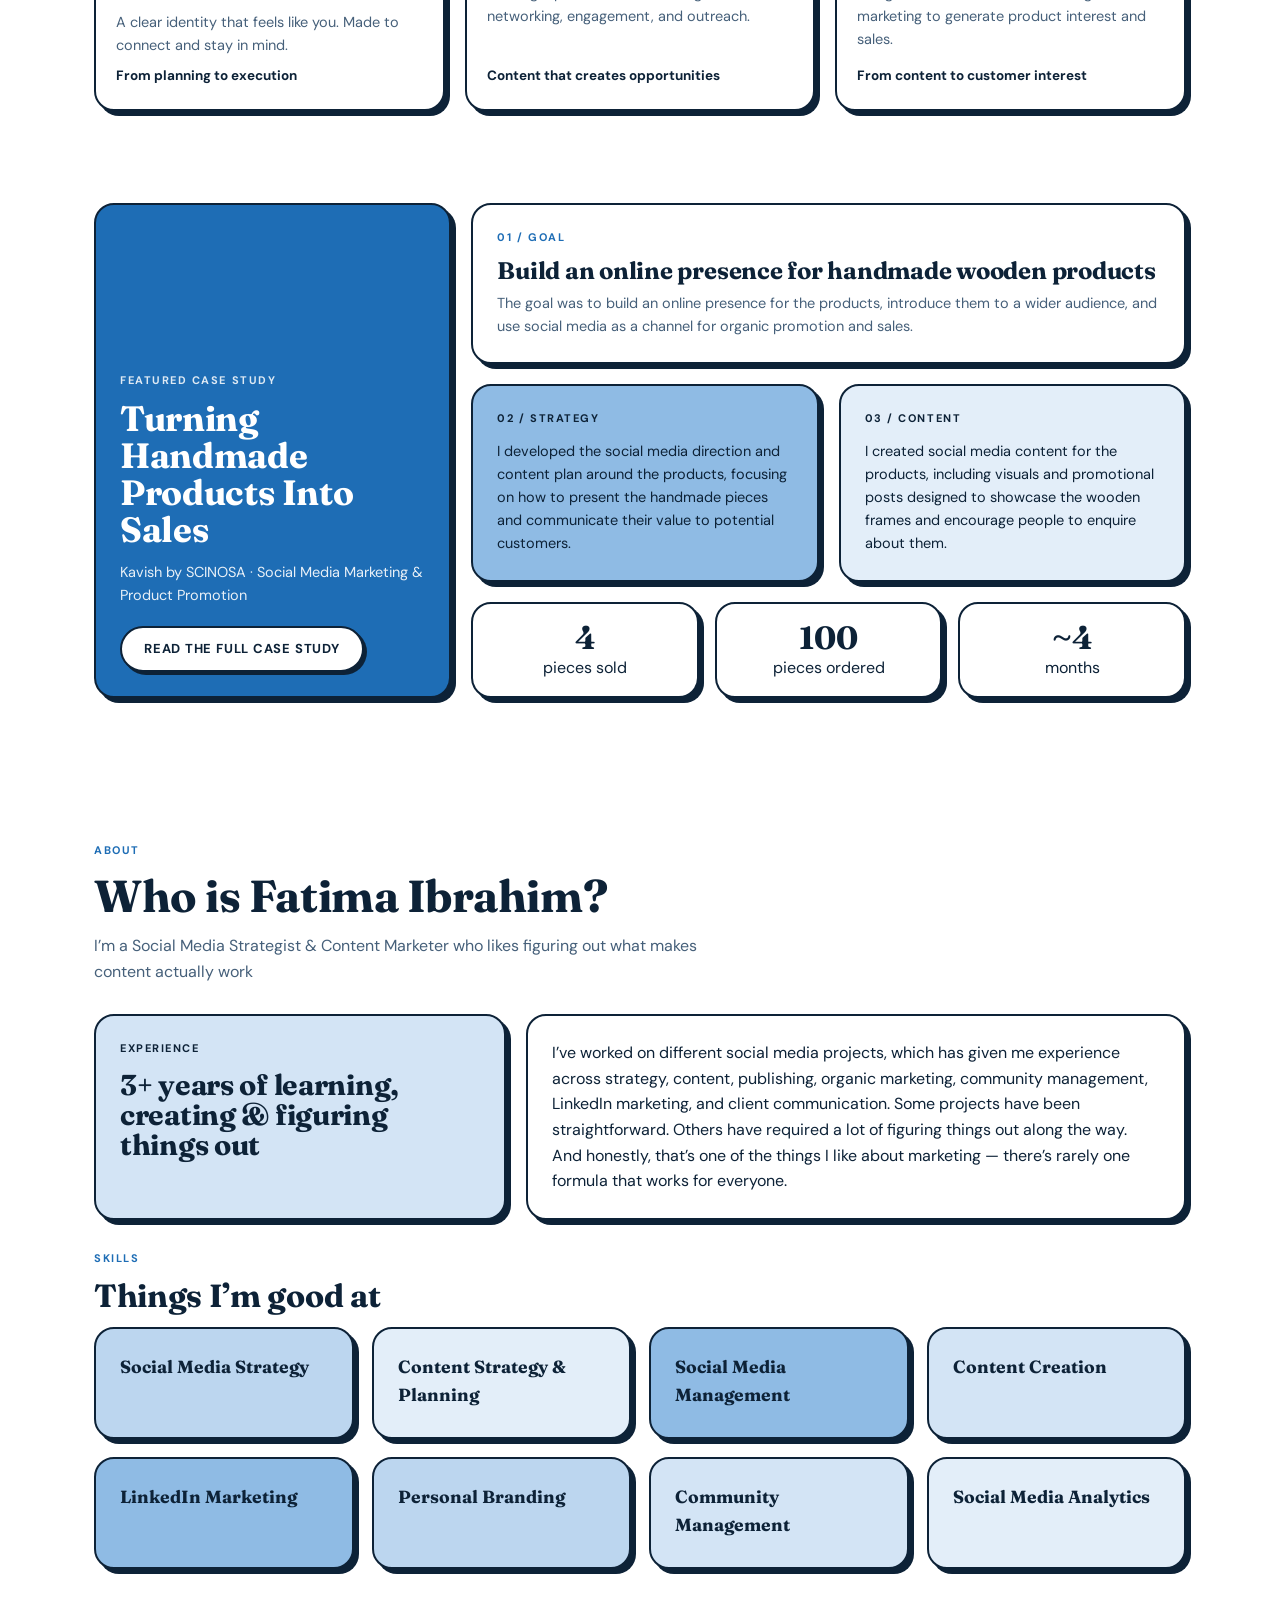
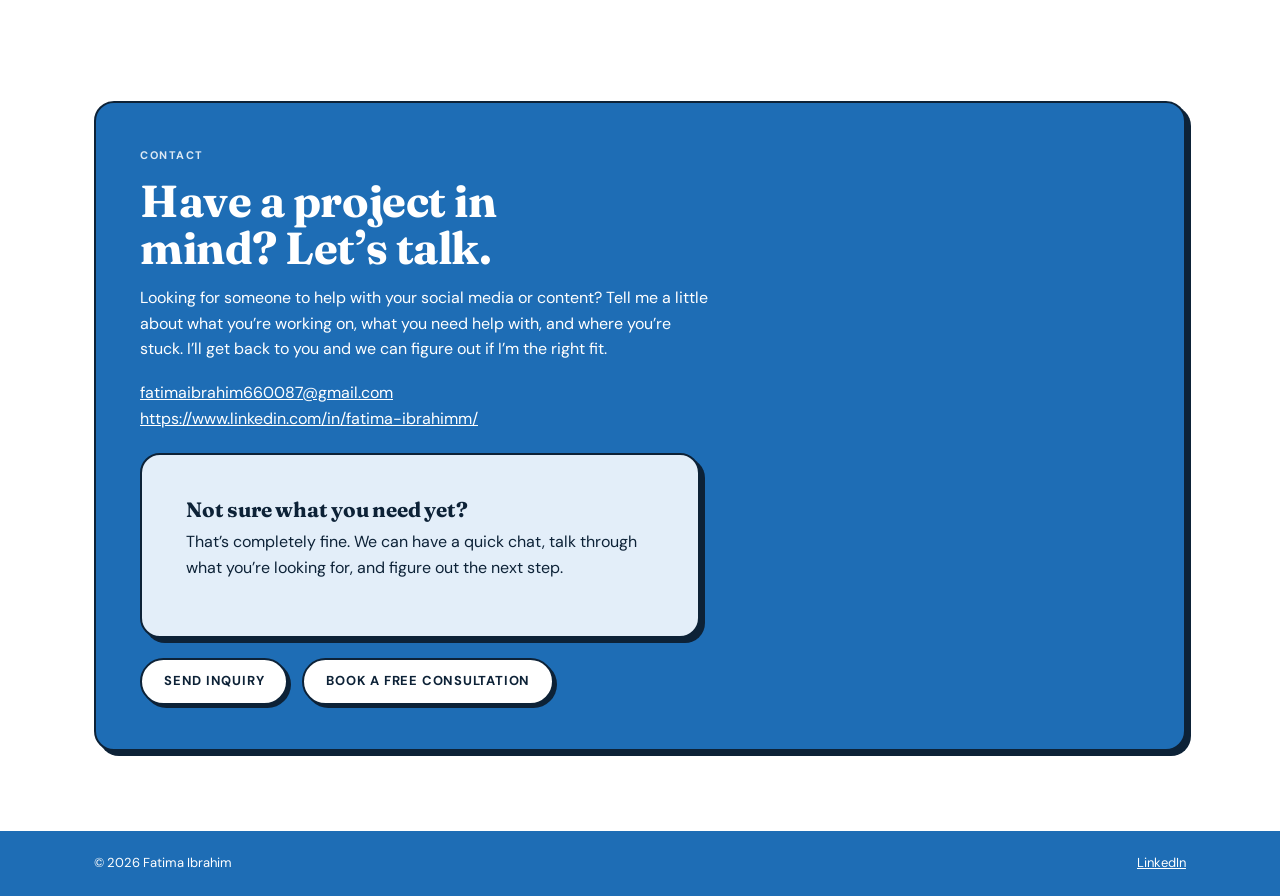
==== commit ff81a318: "Add files via upload" ====
--- a/index.html
+++ b/index.html
@@ -19,7 +19,7 @@
 <div class="wrap hero"><div><span class="tag">Social Media Strategist &amp; Content Marketer</span><h1>Fatima Ibrahim</h1>
 <p>I help businesses build a stronger presence on social media through strategy, content, and consistent management.</p>
 <div class="row"><a class="btn red" href="#work">View work</a><a class="btn" href="#contact">Let’s work together</a></div></div>
-<div class="vis"><div class="bx a" style="padding:0;overflow:hidden"><img src="me.jpg" width="1000" height="927" alt="Fatima Ibrahim working on a laptop" style="width:100%;height:100%;object-fit:cover;object-position:center top;display:block"></div><div class="bx grn b">Social media strategy</div><div class="bx c"><b>7,893</b>LinkedIn followers</div></div></div>
+<div class="vis"><div class="bx a" style="padding:0;overflow:hidden"><img src="me.jpg" width="1400" height="1050" alt="Portrait of Fatima Ibrahim" style="width:100%;height:100%;object-fit:cover;object-position:center top;display:block"></div><div class="bx grn b">Social media strategy</div><div class="bx c"><b>7,893</b>LinkedIn followers</div></div></div>
 <div class="strip"><div class="wrap"><span>Social Media Strategy</span><span>Content Creation</span><span>LinkedIn Marketing</span><span>Personal Branding</span></div></div>
 
 <section id="services"><div class="wrap two">
